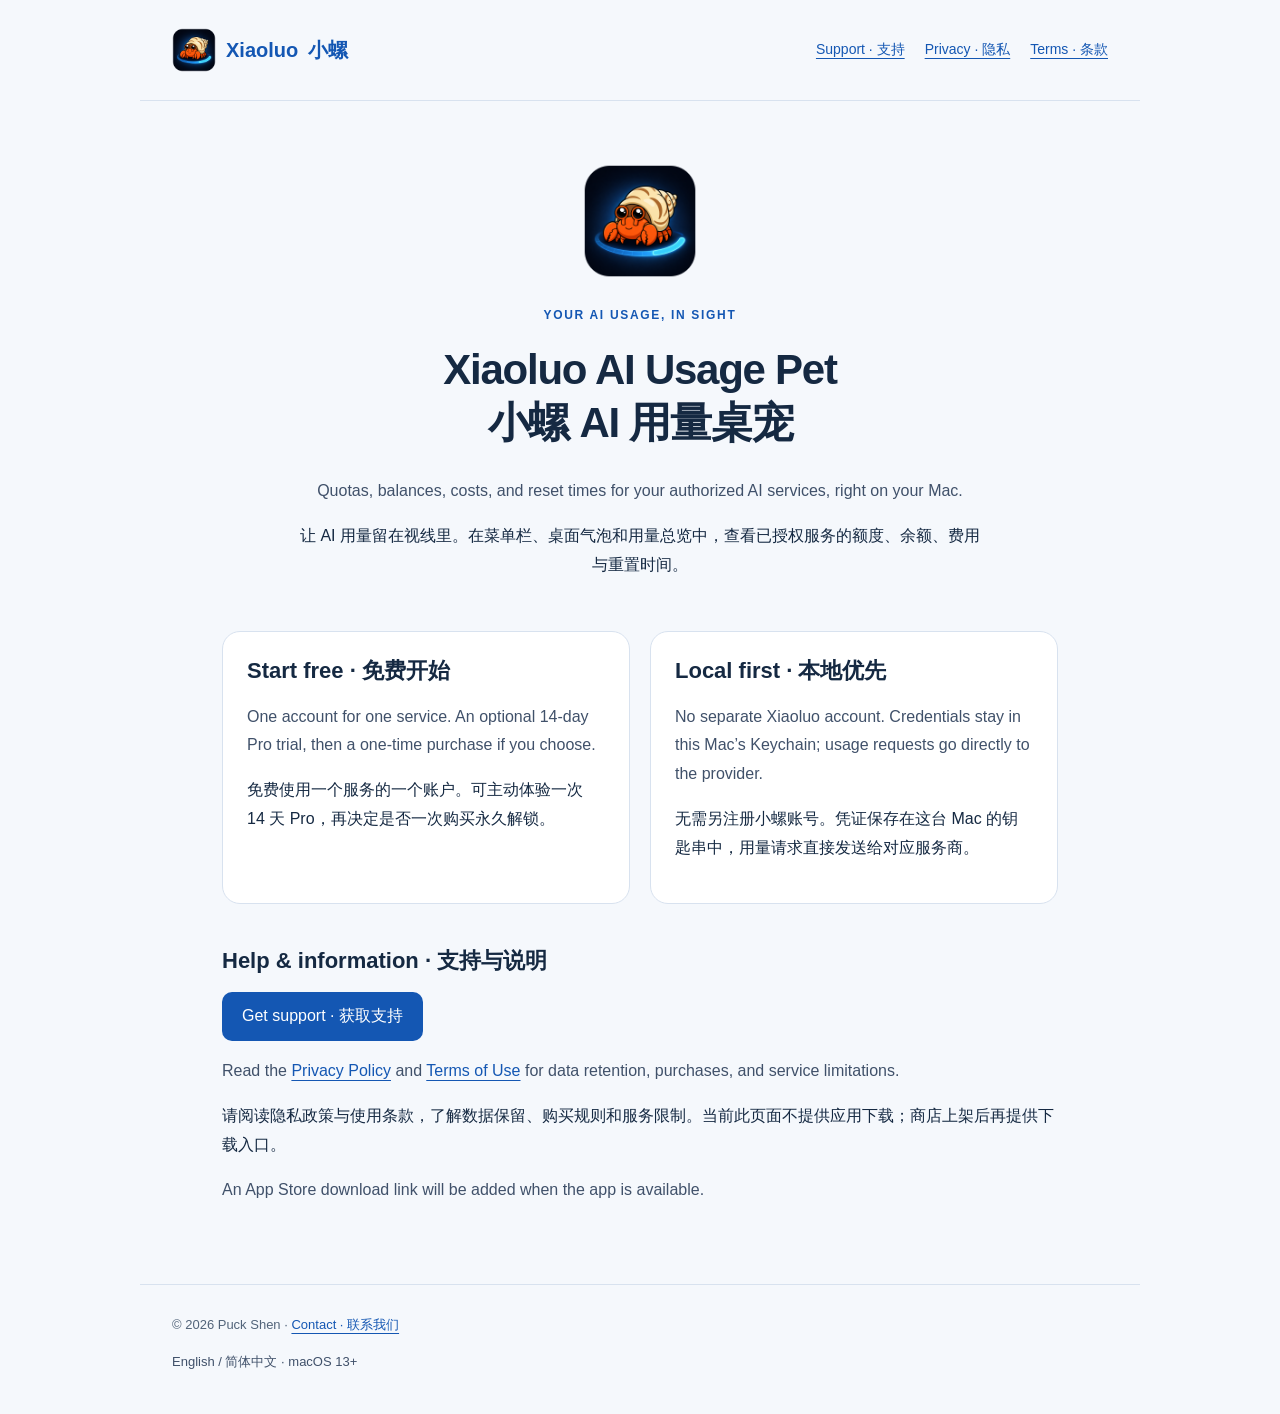
==== index.html @ 96197502 "Publish Xiaoluo support, privacy policy and terms" ====
<!doctype html>
<html lang="en"><head><meta charset="utf-8"><meta name="viewport" content="width=device-width, initial-scale=1">
<title>AI usage, in sight · Xiaoluo</title><meta name="description" content="Official support, privacy policy and terms for Xiaoluo AI Usage Pet. 小螺 AI 用量桌宠支持与隐私说明。">
<meta name="referrer" content="no-referrer"><link rel="icon" href="icon.png"><link rel="stylesheet" href="style.css"></head>
<body><a class="skip" href="#main">Skip to content · 跳到正文</a><header><a class="brand" href="index.html"><img src="icon.png" width="44" height="44" alt="">Xiaoluo <span lang="zh-Hans">小螺</span></a>
<nav aria-label="Main navigation"><a href="support.html">Support · 支持</a><a href="privacy.html">Privacy · 隐私</a><a href="terms.html">Terms · 条款</a></nav></header>
<main id="main"><section class="hero"><img src="icon.png" width="116" height="116" alt="Xiaoluo hermit crab mascot"><p class="eyebrow">YOUR AI USAGE, IN SIGHT</p><h1>Xiaoluo AI Usage Pet<br><span lang="zh-Hans">小螺 AI 用量桌宠</span></h1><p>Quotas, balances, costs, and reset times for your authorized AI services, right on your Mac.</p><p lang="zh-Hans">让 AI 用量留在视线里。在菜单栏、桌面气泡和用量总览中，查看已授权服务的额度、余额、费用与重置时间。</p></section>
<section class="cards"><article><h2>Start free · 免费开始</h2><p>One account for one service. An optional 14-day Pro trial, then a one-time purchase if you choose.</p><p lang="zh-Hans">免费使用一个服务的一个账户。可主动体验一次 14 天 Pro，再决定是否一次购买永久解锁。</p></article><article><h2>Local first · 本地优先</h2><p>No separate Xiaoluo account. Credentials stay in this Mac’s Keychain; usage requests go directly to the provider.</p><p lang="zh-Hans">无需另注册小螺账号。凭证保存在这台 Mac 的钥匙串中，用量请求直接发送给对应服务商。</p></article></section>
<section><h2>Help &amp; information · 支持与说明</h2><p><a class="button" href="support.html">Get support · 获取支持</a></p><p>Read the <a href="privacy.html">Privacy Policy</a> and <a href="terms.html">Terms of Use</a> for data retention, purchases, and service limitations.</p><p lang="zh-Hans">请阅读隐私政策与使用条款，了解数据保留、购买规则和服务限制。当前此页面不提供应用下载；商店上架后再提供下载入口。</p><p>An App Store download link will be added when the app is available.</p></section></main><footer>© 2026 Puck Shen · <a href="mailto:xiaoluoaiusage-feedback@outlook.com">Contact · 联系我们</a><p>English / 简体中文 · macOS 13+</p></footer></body></html>
---- style.css ----
*{box-sizing:border-box}html{color-scheme:light dark}body{margin:0;background:#f5f8fc;color:#152942;font:16px/1.8 -apple-system,BlinkMacSystemFont,"Segoe UI",sans-serif}a{color:#1457b3;text-underline-offset:4px}header,main,footer{max-width:1000px;margin:auto;padding:28px 32px}header{display:flex;justify-content:space-between;align-items:center;gap:20px;border-bottom:1px solid #d8e2ef}.brand{display:flex;align-items:center;gap:10px;text-decoration:none;font-weight:700;font-size:20px}.brand img{border-radius:10px}nav{display:flex;gap:20px;flex-wrap:wrap}nav a{font-size:14px}main{max-width:900px;padding-top:42px;padding-bottom:64px}h1{font-size:clamp(28px,4vw,42px);line-height:1.25;letter-spacing:-.03em;margin:18px 0 28px}h2{font-size:22px;line-height:1.4;margin:42px 0 16px}h3{font-size:18px}p,li{overflow-wrap:anywhere}p:lang(en),li:lang(en){color:#40516a}ul{padding-left:24px}li{margin:10px 0}strong{color:inherit}code{background:#e7edf5;border-radius:4px;padding:2px 5px}.hero{text-align:center;padding:20px 0 35px}.hero>p{max-width:680px;margin:16px auto}.eyebrow{color:#1457b3!important;font-size:12px;font-weight:700;letter-spacing:.14em}.cards{display:grid;grid-template-columns:1fr 1fr;gap:20px}.cards article{background:white;border:1px solid #d8e2ef;border-radius:18px;padding:24px}.cards h2{margin:0 0 12px}.button{display:inline-block;background:#1457b3;color:white;padding:10px 20px;border-radius:10px;text-decoration:none}footer{border-top:1px solid #d8e2ef;font-size:13px;color:#52647a}.skip{position:absolute;top:-100px;padding:12px;background:white}.skip:focus{top:4px}a:focus-visible{outline:3px solid #ef9700;outline-offset:5px}@media(max-width:650px){header{align-items:flex-start;flex-direction:column}header,main,footer{padding-left:22px;padding-right:22px}.cards{grid-template-columns:1fr}nav{gap:12px}.hero{padding-top:0}}@media(prefers-color-scheme:dark){body{background:#101c2b;color:#e7eff8}a,.eyebrow{color:#86bcff!important}p:lang(en),li:lang(en){color:#b9c8db}.cards article{background:#17273a;border-color:#304259}header,footer{border-color:#304259}footer{color:#b9c8db}code{background:#22354c}.button{background:#245fae;color:white!important}.skip{background:#17273a}}
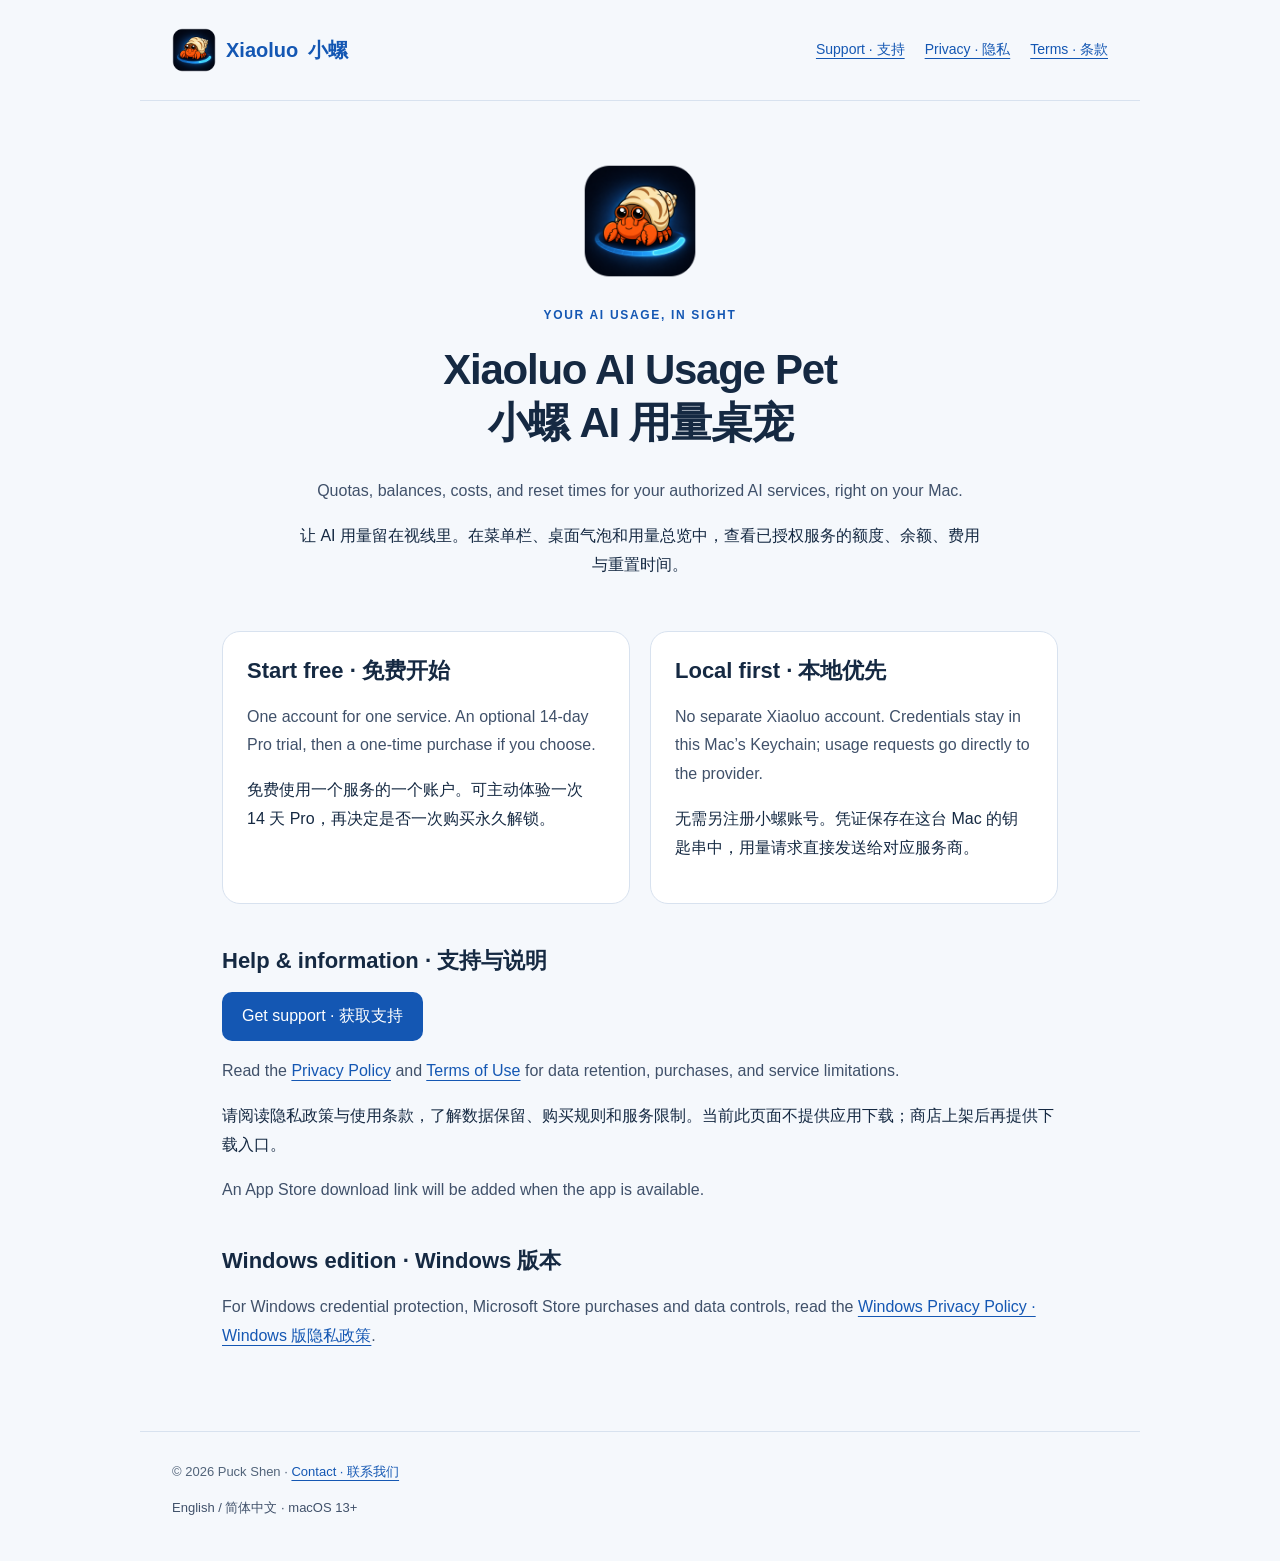
==== commit d37c3111: "Publish Windows-specific privacy policy" ====
--- a/index.html
+++ b/index.html
@@ -6,4 +6,4 @@
 <nav aria-label="Main navigation"><a href="support.html">Support · 支持</a><a href="privacy.html">Privacy · 隐私</a><a href="terms.html">Terms · 条款</a></nav></header>
 <main id="main"><section class="hero"><img src="icon.png" width="116" height="116" alt="Xiaoluo hermit crab mascot"><p class="eyebrow">YOUR AI USAGE, IN SIGHT</p><h1>Xiaoluo AI Usage Pet<br><span lang="zh-Hans">小螺 AI 用量桌宠</span></h1><p>Quotas, balances, costs, and reset times for your authorized AI services, right on your Mac.</p><p lang="zh-Hans">让 AI 用量留在视线里。在菜单栏、桌面气泡和用量总览中，查看已授权服务的额度、余额、费用与重置时间。</p></section>
 <section class="cards"><article><h2>Start free · 免费开始</h2><p>One account for one service. An optional 14-day Pro trial, then a one-time purchase if you choose.</p><p lang="zh-Hans">免费使用一个服务的一个账户。可主动体验一次 14 天 Pro，再决定是否一次购买永久解锁。</p></article><article><h2>Local first · 本地优先</h2><p>No separate Xiaoluo account. Credentials stay in this Mac’s Keychain; usage requests go directly to the provider.</p><p lang="zh-Hans">无需另注册小螺账号。凭证保存在这台 Mac 的钥匙串中，用量请求直接发送给对应服务商。</p></article></section>
-<section><h2>Help &amp; information · 支持与说明</h2><p><a class="button" href="support.html">Get support · 获取支持</a></p><p>Read the <a href="privacy.html">Privacy Policy</a> and <a href="terms.html">Terms of Use</a> for data retention, purchases, and service limitations.</p><p lang="zh-Hans">请阅读隐私政策与使用条款，了解数据保留、购买规则和服务限制。当前此页面不提供应用下载；商店上架后再提供下载入口。</p><p>An App Store download link will be added when the app is available.</p></section></main><footer>© 2026 Puck Shen · <a href="mailto:xiaoluoaiusage-feedback@outlook.com">Contact · 联系我们</a><p>English / 简体中文 · macOS 13+</p></footer></body></html>+<section><h2>Help &amp; information · 支持与说明</h2><p><a class="button" href="support.html">Get support · 获取支持</a></p><p>Read the <a href="privacy.html">Privacy Policy</a> and <a href="terms.html">Terms of Use</a> for data retention, purchases, and service limitations.</p><p lang="zh-Hans">请阅读隐私政策与使用条款，了解数据保留、购买规则和服务限制。当前此页面不提供应用下载；商店上架后再提供下载入口。</p><p>An App Store download link will be added when the app is available.</p></section><section><h2>Windows edition · Windows 版本</h2><p>For Windows credential protection, Microsoft Store purchases and data controls, read the <a href="windows-privacy.html">Windows Privacy Policy · Windows 版隐私政策</a>.</p></section></main><footer>© 2026 Puck Shen · <a href="mailto:xiaoluoaiusage-feedback@outlook.com">Contact · 联系我们</a><p>English / 简体中文 · macOS 13+</p></footer></body></html>
